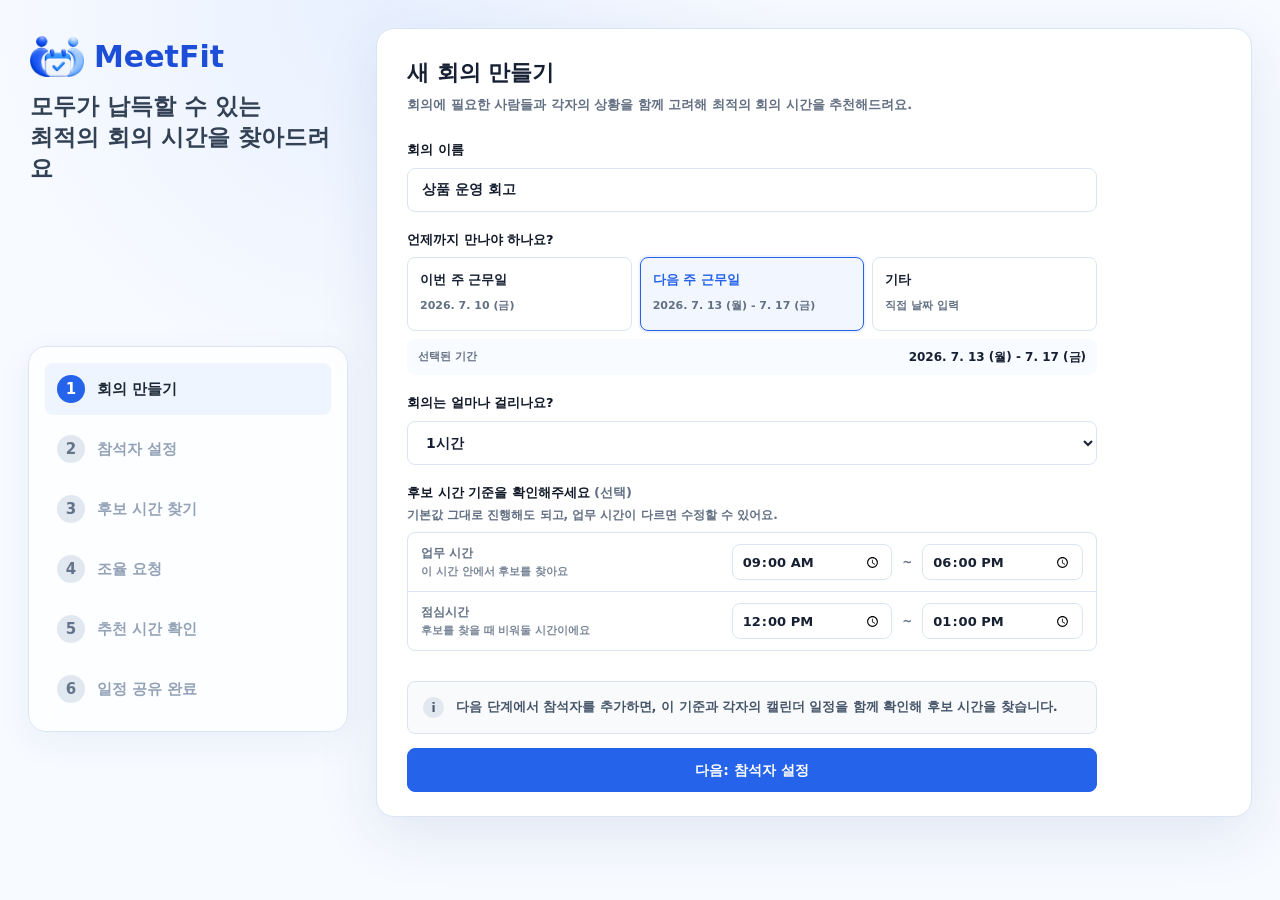
==== index.html @ b1abd4b8 "Build MeetFit scheduling prototype" ====
<!doctype html>
<html lang="ko">
  <head>
    <meta charset="UTF-8" />
    <meta name="viewport" content="width=device-width, initial-scale=1.0" />
    <title>MeetFit - 6명 회의 일정 조율</title>
    <link rel="stylesheet" href="./styles.css" />
  </head>
  <body>
    <main class="page-shell">
      <header class="hero">
        <div class="brand-block">
          <a class="brand" href="#" aria-label="MeetFit 홈">
            <span class="brand-icon" aria-hidden="true">
              <img src="./assets/meetfit_logo.png" alt="" />
            </span>
            <span>MeetFit</span>
          </a>
          <p>모두가 납득할 수 있는<br />최적의 회의 시간을 찾아드려요</p>
        </div>

        <nav class="stepper" aria-label="MeetFit 사용 흐름">
          <button class="step is-active" type="button" data-step="0">
            <span class="step-number">1</span>
            <span><strong>회의 만들기</strong><small>기본 정보 입력</small></span>
            <span class="step-check" aria-hidden="true">
              <svg viewBox="0 0 24 24"><path d="M20 6 9 17l-5-5"></path></svg>
            </span>
          </button>
          <button class="step" type="button" data-step="1">
            <span class="step-number">2</span>
            <span><strong>참석자 설정</strong><small>논의 필요도 구분</small></span>
            <span class="step-check" aria-hidden="true">
              <svg viewBox="0 0 24 24"><path d="M20 6 9 17l-5-5"></path></svg>
            </span>
          </button>
          <button class="step" type="button" data-step="2">
            <span class="step-number">3</span>
            <span><strong>후보 시간 찾기</strong><small>캘린더 기반 후보 생성</small></span>
            <span class="step-check" aria-hidden="true">
              <svg viewBox="0 0 24 24"><path d="M20 6 9 17l-5-5"></path></svg>
            </span>
          </button>
          <button class="step" type="button" data-step="3">
            <span class="step-number">4</span>
            <span><strong>조율 요청</strong><small>링크 전송 및 응답</small></span>
            <span class="step-check" aria-hidden="true">
              <svg viewBox="0 0 24 24"><path d="M20 6 9 17l-5-5"></path></svg>
            </span>
          </button>
          <button class="step" type="button" data-step="6">
            <span class="step-number">5</span>
            <span><strong>추천 시간 확인</strong><small>상황을 반영한 추천</small></span>
            <span class="step-check" aria-hidden="true">
              <svg viewBox="0 0 24 24"><path d="M20 6 9 17l-5-5"></path></svg>
            </span>
          </button>
          <button class="step" type="button" data-step="8">
            <span class="step-number">6</span>
            <span><strong>일정 공유 완료</strong><small>최종 일정 통보</small></span>
            <span class="step-check" aria-hidden="true">
              <svg viewBox="0 0 24 24"><path d="M20 6 9 17l-5-5"></path></svg>
            </span>
          </button>
        </nav>
      </header>

      <section class="demo-board" aria-live="polite">
        <div class="screen-title">
          <span id="screenNumber">1</span>
          <div>
            <h1 id="screenHeading">회의 만들기</h1>
            <p id="screenSubheading">구글 캘린더에서 100% 불가능한 시간을 제외하기 전, 회의 조건을 입력합니다.</p>
          </div>
        </div>

        <section class="app-card">
          <aside class="side-nav" aria-label="앱 메뉴">
            <a class="side-brand" href="#" aria-label="MeetFit">
              <span class="tiny-brand" aria-hidden="true">
                <img src="./assets/meetfit_logo.png" alt="" />
              </span>
              <span>MeetFit</span>
            </a>
            <button class="nav-item is-active" type="button" data-menu-step="0">
              <svg viewBox="0 0 24 24" aria-hidden="true"><path d="M7 3v3M17 3v3M4 9h16M6 5h12a2 2 0 0 1 2 2v11a2 2 0 0 1-2 2H6a2 2 0 0 1-2-2V7a2 2 0 0 1 2-2Z"></path></svg>
              회의 만들기
            </button>
            <button class="nav-item" type="button" data-menu-step="1">
              <svg viewBox="0 0 24 24" aria-hidden="true"><path d="M16 21v-2a4 4 0 0 0-8 0v2M12 11a4 4 0 1 0 0-8 4 4 0 0 0 0 8ZM22 21v-2a4 4 0 0 0-3-3.87M16 3.13a4 4 0 0 1 0 7.75"></path></svg>
              참석자 설정
            </button>
            <button class="nav-item" type="button" data-menu-step="7">
              <svg viewBox="0 0 24 24" aria-hidden="true"><path d="M9 11l3 3L22 4M21 12v7a2 2 0 0 1-2 2H5a2 2 0 0 1-2-2V5a2 2 0 0 1 2-2h11"></path></svg>
              예약 현황
            </button>
            <button class="nav-item" type="button">
              <svg viewBox="0 0 24 24" aria-hidden="true"><path d="M12 15a3 3 0 1 0 0-6 3 3 0 0 0 0 6Z"></path><path d="M19.4 15a1.7 1.7 0 0 0 .34 1.88l.06.06a2 2 0 1 1-2.83 2.83l-.06-.06A1.7 1.7 0 0 0 15 19.4a1.7 1.7 0 0 0-1 .6 1.7 1.7 0 0 0-.4 1.1V21a2 2 0 1 1-4 0v-.09A1.7 1.7 0 0 0 8.6 19.4a1.7 1.7 0 0 0-1.88.34l-.06.06a2 2 0 1 1-2.83-2.83l.06-.06A1.7 1.7 0 0 0 4.6 15a1.7 1.7 0 0 0-.6-1 1.7 1.7 0 0 0-1.1-.4H3a2 2 0 1 1 0-4h.09A1.7 1.7 0 0 0 4.6 8.6a1.7 1.7 0 0 0-.34-1.88l-.06-.06a2 2 0 1 1 2.83-2.83l.06.06A1.7 1.7 0 0 0 9 4.6a1.7 1.7 0 0 0 1-.6 1.7 1.7 0 0 0 .4-1.1V3a2 2 0 1 1 4 0v.09A1.7 1.7 0 0 0 15.4 4.6a1.7 1.7 0 0 0 1.88-.34l.06-.06a2 2 0 1 1 2.83 2.83l-.06.06A1.7 1.7 0 0 0 19.4 9c.2.4.5.75.9 1h.8a2 2 0 1 1 0 4h-.09a1.7 1.7 0 0 0-1.6 1Z"></path></svg>
              설정
            </button>
          </aside>

          <article class="screen-panel" id="screenPanel"></article>
        </section>
      </section>

    </main>

    <script src="./mock-data.js"></script>
    <script src="./script.js"></script>
  </body>
</html>
---- styles.css ----
:root {
  --bg: #f7faff;
  --panel: #ffffff;
  --panel-soft: #f8fbff;
  --line: #dbe4f2;
  --line-strong: #b8c8e6;
  --text: #172033;
  --muted: #637083;
  --muted-2: #8a98ad;
  --blue: #2563eb;
  --blue-2: #1d4ed8;
  --blue-soft: #eef5ff;
  --button: #2563eb;
  --button-hover: #1d4ed8;
  --button-pressed: #1e40af;
  --button-soft: #eef5ff;
  --button-ink: #ffffff;
  --green: #12a66a;
  --green-soft: #eaf9f1;
  --orange: #f59e0b;
  --orange-soft: #fff7e8;
  --red: #ef4444;
  --red-soft: #fff0f0;
  --purple: #7058e8;
  --shadow: 0 18px 60px rgba(28, 68, 138, 0.1);
  --radius: 8px;
}

* {
  box-sizing: border-box;
}

html {
  scroll-behavior: smooth;
}

body {
  margin: 0;
  min-width: 320px;
  background:
    radial-gradient(circle at 30% 0%, rgba(56, 128, 255, 0.08), transparent 32%),
    var(--bg);
  color: var(--text);
  font-family:
    Pretendard, -apple-system, BlinkMacSystemFont, system-ui, "Segoe UI", Roboto,
    "Helvetica Neue", Arial, sans-serif;
  line-height: 1.5;
}

button,
input,
select,
textarea {
  font: inherit;
}

button {
  cursor: pointer;
}

button:focus-visible,
a:focus-visible,
input:focus-visible,
select:focus-visible {
  outline: 3px solid rgba(37, 99, 235, 0.28);
  outline-offset: 2px;
}

svg {
  display: block;
  fill: none;
  stroke: currentColor;
  stroke-linecap: round;
  stroke-linejoin: round;
  stroke-width: 2;
}

.page-shell {
  display: grid;
  grid-template-columns: 320px minmax(0, 1fr);
  align-items: start;
  gap: 28px;
  width: min(1880px, 100%);
  margin: 0 auto;
  padding: 28px;
}

.hero {
  grid-column: 1;
  grid-row: 1 / span 2;
  position: sticky;
  top: 24px;
  display: grid;
  gap: 22px;
  align-items: start;
  align-self: start;
  min-height: calc(100vh - 56px);
}

.brand-block {
  min-height: auto;
  display: grid;
  align-content: start;
  gap: 12px;
  padding: 6px 2px 0;
}

.brand,
.side-brand {
  display: inline-flex;
  align-items: center;
  gap: 10px;
  color: var(--blue-2);
  font-size: 30px;
  font-weight: 760;
  letter-spacing: 0;
  text-decoration: none;
}

.brand-icon,
.tiny-brand {
  display: inline-grid;
  place-items: center;
  overflow: hidden;
  color: var(--blue);
}

.brand-icon {
  width: 54px;
  height: 42px;
  border-radius: 14px;
}

.brand-icon img {
  width: 100%;
  height: 100%;
  object-fit: contain;
  transform-origin: center;
}

.brand-block p {
  margin: 0;
  color: #334155;
  font-size: 23px;
  line-height: 1.35;
  font-weight: 760;
}

.stepper {
  display: grid;
  grid-template-columns: 1fr;
  gap: 8px;
  min-height: 0;
  padding: 16px;
  border: 1px solid var(--line);
  border-radius: 18px;
  background: rgba(255, 255, 255, 0.78);
  box-shadow: 0 10px 35px rgba(28, 68, 138, 0.06);
  backdrop-filter: blur(12px);
}

.step {
  position: relative;
  display: grid;
  grid-template-columns: 30px minmax(0, 1fr) 28px;
  gap: 10px;
  align-items: center;
  min-width: 0;
  min-height: 52px;
  padding: 10px 12px;
  border: 0;
  border-radius: var(--radius);
  background: transparent;
  color: var(--text);
  text-align: left;
  transition:
    background 160ms ease,
    color 160ms ease;
}

.step:not(:last-child)::after {
  content: none;
}

.step:hover,
.step.is-active {
  background: var(--blue-soft);
}

.step:disabled {
  cursor: not-allowed;
}

.step.is-locked {
  color: #94a3b8;
}

.step.is-locked:hover {
  background: transparent;
}

.step-number {
  display: grid;
  place-items: center;
  width: 28px;
  height: 28px;
  border-radius: 50%;
  background: var(--button);
  color: var(--button-ink);
  font-size: 15px;
  font-weight: 760;
}

.step strong,
.step small {
  display: block;
  white-space: normal;
}

.step strong {
  color: #1f2937;
  font-size: 15px;
  font-weight: 760;
}

.step small {
  display: none;
}

.step.is-locked strong {
  color: #94a3b8;
}

.step.is-locked .step-number {
  background: #e2e8f0;
  color: #64748b;
}

.step-check {
  display: grid;
  place-items: center;
  width: 26px;
  height: 26px;
  border: 1px solid #bee8d3;
  border-radius: 50%;
  background: var(--green-soft);
  color: #08794b;
  opacity: 0;
  transform: scale(0.9);
  transition:
    opacity 160ms ease,
    transform 160ms ease;
}

.step-check svg {
  width: 15px;
  height: 15px;
}

.step.is-complete .step-check {
  opacity: 1;
  transform: scale(1);
}

.demo-board {
  grid-column: 2;
  display: grid;
  gap: 10px;
}

.screen-title {
  display: none;
  align-items: center;
  gap: 10px;
  min-height: 36px;
}

.screen-title > span {
  display: grid;
  place-items: center;
  width: 28px;
  height: 28px;
  border-radius: 50%;
  background: var(--button);
  color: var(--button-ink);
  font-size: 14px;
  font-weight: 760;
}

.screen-title h1 {
  margin: 0;
  color: #0f172a;
  font-size: 21px;
  line-height: 1.2;
}

.screen-title p {
  margin: 2px 0 0;
  color: var(--blue);
  font-size: 13px;
  font-weight: 700;
}

.app-card {
  display: grid;
  grid-template-columns: minmax(0, 1fr);
  min-height: 610px;
  overflow: hidden;
  border: 1px solid var(--line);
  border-radius: 18px;
  background: var(--panel);
  box-shadow: var(--shadow);
}

.side-nav {
  display: none;
  padding: 24px 14px;
  border-right: 1px solid var(--line);
  background: #fbfdff;
}

.side-brand {
  margin: 0 0 24px 2px;
  font-size: 14px;
}

.tiny-brand {
  width: 30px;
  height: 22px;
  border-radius: 7px;
}

.tiny-brand img {
  width: 100%;
  height: 100%;
  object-fit: contain;
  transform-origin: center;
}

.nav-item {
  display: flex;
  align-items: center;
  gap: 8px;
  width: 100%;
  min-height: 38px;
  margin-bottom: 8px;
  padding: 9px 10px;
  border: 0;
  border-radius: var(--radius);
  background: transparent;
  color: #26364f;
  font-size: 12px;
  font-weight: 700;
  text-align: left;
}

.nav-item svg {
  width: 16px;
  height: 16px;
  color: #334e78;
}

.nav-item.is-active {
  background: #eef5ff;
  color: var(--blue);
}

.screen-panel {
  min-width: 0;
  padding: 30px 30px 24px;
}

.participant-shell {
  width: min(980px, 100%);
  margin: 0 auto;
  padding: 28px;
}

.participant-brandbar {
  display: flex;
  align-items: center;
  margin: 0 0 14px;
}

.participant-brand {
  font-size: 24px;
}

.participant-brand .brand-icon {
  width: 42px;
  height: 32px;
  border-radius: 10px;
}

.participant-card {
  overflow: hidden;
  border: 1px solid var(--line);
  border-radius: 18px;
  background: var(--panel);
  box-shadow: var(--shadow);
}

.participant-panel {
  padding: 34px;
}

.panel-width-sm {
  width: min(690px, 100%);
}

.panel-width-md {
  width: min(840px, 100%);
}

.panel-width-lg {
  width: min(970px, 100%);
}

.attendee-layout {
  display: grid;
  gap: 22px;
}

.compact-title {
  position: relative;
  margin-bottom: 12px;
  padding-right: 64px;
}

.search-title {
  margin-bottom: 14px;
}

.compact-title h2 {
  font-size: 21px;
}

.section-count {
  position: absolute;
  right: 0;
  bottom: 0;
  color: #334155;
  font-size: 16px;
  font-weight: 760;
}

.content-title {
  margin-bottom: 26px;
}

.content-title.with-action {
  display: flex;
  align-items: flex-start;
  justify-content: space-between;
  gap: 16px;
}

.content-title.with-action .tiny-btn {
  flex: 0 0 auto;
}

.content-title h2 {
  margin: 0 0 8px;
  font-size: 22px;
  line-height: 1.25;
}

.content-title p {
  margin: 0;
  color: var(--muted);
  font-size: 13px;
  font-weight: 650;
}

.field-stack {
  display: grid;
  gap: 18px;
}

.field-stack + .primary-btn,
.action-hint + .primary-btn,
.response-layout > .primary-btn {
  width: 100%;
  margin-top: 20px;
}

.field label,
.field-label {
  display: block;
  margin-bottom: 8px;
  color: #111827;
  font-size: 13px;
  font-weight: 760;
}

.optional-label {
  color: var(--muted);
  font-style: normal;
  font-weight: 700;
}

.field-help {
  margin: -3px 0 8px;
  color: var(--muted);
  font-size: 12px;
  font-weight: 650;
  line-height: 1.45;
}

.input,
.select {
  width: 100%;
  height: 44px;
  padding: 0 14px;
  border: 1px solid var(--line);
  border-radius: var(--radius);
  background: #fff;
  color: var(--text);
  font-size: 14px;
  font-weight: 650;
}

.search-box {
  display: grid;
  grid-template-columns: 20px 1fr;
  gap: 10px;
  align-items: center;
  min-height: 46px;
  margin-bottom: 12px;
  padding: 0 14px;
  border: 1px solid var(--line);
  border-radius: var(--radius);
  background: #fff;
  color: #64748b;
}

.search-box:focus-within {
  border-color: #9db8ea;
  box-shadow: 0 0 0 3px rgba(37, 99, 235, 0.1);
}

.search-box svg {
  width: 18px;
  height: 18px;
}

.search-box input {
  width: 100%;
  min-width: 0;
  border: 0;
  outline: 0;
  color: var(--text);
  font-size: 14px;
  font-weight: 700;
}

.search-box input::placeholder {
  color: #94a3b8;
}

.date-row,
.time-row {
  display: grid;
  grid-template-columns: 1fr 28px 1fr;
  gap: 8px;
  align-items: center;
}

.date-row span,
.time-row span {
  color: var(--muted);
  text-align: center;
  font-weight: 760;
}

.range-preset-group {
  display: grid;
  grid-template-columns: repeat(3, minmax(0, 1fr));
  gap: 8px;
}

.range-preset {
  display: grid;
  gap: 5px;
  min-height: 74px;
  padding: 12px;
  border: 1px solid var(--line);
  border-radius: var(--radius);
  background: #fff;
  color: var(--text);
  text-align: left;
  transition:
    background 160ms ease,
    border-color 160ms ease,
    box-shadow 160ms ease;
}

.range-preset strong {
  color: #172033;
  font-size: 13px;
  font-weight: 800;
}

.range-preset span {
  color: var(--muted);
  font-size: 11px;
  font-weight: 720;
  line-height: 1.35;
}

.range-preset.is-selected {
  border-color: var(--blue);
  background: #f2f7ff;
  box-shadow: 0 0 0 2px rgba(37, 99, 235, 0.08);
}

.range-preset.is-selected strong {
  color: var(--blue);
}

.selected-range-note {
  display: flex;
  align-items: center;
  justify-content: space-between;
  gap: 10px;
  margin-top: 8px;
  padding: 9px 11px;
  border-radius: var(--radius);
  background: #f8fbff;
}

.selected-range-note span {
  color: var(--muted);
  font-size: 11px;
  font-weight: 760;
}

.selected-range-note strong {
  color: #172033;
  font-size: 12px;
  font-weight: 800;
  text-align: right;
}

.time-criteria-card {
  display: grid;
  gap: 0;
  overflow: hidden;
  border: 1px solid var(--line);
  border-radius: var(--radius);
  background: #fff;
}

.time-criteria-row {
  display: grid;
  grid-template-columns: minmax(118px, 0.85fr) minmax(180px, 1fr);
  gap: 12px;
  align-items: center;
  min-height: 58px;
  padding: 11px 13px;
  border-bottom: 1px solid var(--line);
}

.time-criteria-row:last-child {
  border-bottom: 0;
}

.time-criteria-label {
  display: grid;
  gap: 3px;
  min-width: 0;
}

.time-criteria-label span {
  color: var(--muted);
  font-size: 12px;
  font-weight: 760;
}

.time-criteria-label small {
  color: #7a8798;
  font-size: 11px;
  font-weight: 650;
  line-height: 1.35;
}

.time-input-pair {
  display: grid;
  grid-template-columns: minmax(0, 1fr) 16px minmax(0, 1fr);
  gap: 7px;
  align-items: center;
}

.time-input-pair span {
  color: var(--muted);
  font-size: 12px;
  font-weight: 800;
  text-align: center;
}

.time-input {
  width: 100%;
  min-width: 0;
  height: 36px;
  padding: 0 9px;
  border: 1px solid var(--line);
  border-radius: var(--radius);
  background: #fff;
  color: #172033;
  font-size: 13px;
  font-weight: 780;
}

.primary-btn,
.secondary-btn,
.ghost-btn {
  display: inline-flex;
  align-items: center;
  justify-content: center;
  gap: 8px;
  min-height: 44px;
  padding: 0 18px;
  border-radius: var(--radius);
  font-size: 14px;
  font-weight: 700;
  text-decoration: none;
  transition:
    background 160ms ease,
    border-color 160ms ease,
    color 160ms ease;
}

.tiny-btn {
  min-height: 32px;
  padding: 0 10px;
  font-size: 12px;
}

.primary-btn {
  border: 1px solid var(--button);
  background: var(--button);
  color: var(--button-ink);
}

.primary-btn:hover {
  border-color: var(--button-hover);
  background: var(--button-hover);
}

.primary-btn:disabled {
  border-color: #b9c7df;
  background: #b9c7df;
  color: #fff;
  cursor: not-allowed;
}

.secondary-btn,
.ghost-btn {
  border: 1px solid var(--line);
  background: #fff;
  color: #1e3a8a;
}

.secondary-btn:hover,
.ghost-btn:hover {
  border-color: #b7c8e8;
  background: #f7fbff;
}

.button-row {
  display: flex;
  flex-wrap: wrap;
  gap: 14px;
  align-items: center;
  justify-content: space-between;
  margin-top: 28px;
}

.wait-action-row .primary-btn {
  width: 100%;
}

.final-invite-action .primary-btn {
  width: 100%;
}

.hint-box {
  display: flex;
  gap: 12px;
  margin-top: 18px;
  padding: 15px;
  border: 1px solid #f4dfbc;
  border-radius: var(--radius);
  background: var(--orange-soft);
  color: #74511e;
  font-size: 13px;
  font-weight: 650;
}

.info-icon,
.status-icon,
.success-icon {
  display: inline-grid;
  place-items: center;
  flex: 0 0 auto;
  width: 21px;
  height: 21px;
  border-radius: 50%;
  font-size: 12px;
  font-weight: 760;
}

.info-icon {
  background: var(--button);
  color: var(--button-ink);
}

.hint-box .info-icon {
  background: #f59e0b;
  color: #fff;
}

.action-hint {
  margin-top: 30px;
  border-color: #dbe3ef;
  background: #f8fafc;
  color: #475569;
}

.action-hint + .primary-btn {
  margin-top: 14px;
}

.action-hint + .button-row {
  margin-top: 14px;
}

.action-hint .info-icon {
  background: #e2e8f0;
  color: #475569;
}

.participant-final-note {
  display: inline-flex;
  width: auto;
  max-width: 100%;
  margin: 30px auto 0;
  align-items: center;
}

.participant-next-mail {
  min-height: 38px;
  padding: 0 14px;
  font-size: 13px;
}

.participant-next-action {
  display: flex;
  justify-content: flex-end;
  width: min(520px, 100%);
  margin: 18px auto 0;
}

.participant-calendar-link {
  min-width: min(280px, 100%);
  margin-top: 18px;
}

.candidate-list,
.people-list,
.answer-table,
.recommend-list,
.share-list,
.attendee-list,
.directory-list {
  display: grid;
  gap: 0;
  overflow: hidden;
  border: 1px solid var(--line);
  border-radius: var(--radius);
  background: #fff;
}

.calendar-sync {
  position: relative;
  display: grid;
  gap: 14px;
  margin-bottom: 22px;
  padding: 18px;
  overflow: hidden;
  border: 1px solid #cfe0ff;
  border-radius: var(--radius);
  background: linear-gradient(180deg, #fbfdff, #f3f8ff);
}

.calendar-sync::before {
  content: "";
  position: absolute;
  inset: 0;
  width: 42%;
  background: linear-gradient(90deg, transparent, rgba(37, 99, 235, 0.1), transparent);
  animation: calendar-scan 2.8s ease-in-out infinite;
}

.calendar-sync.is-complete::before {
  animation: none;
  opacity: 0;
}

.sync-head,
.sync-steps {
  position: relative;
  z-index: 1;
}

.sync-head {
  display: flex;
  align-items: center;
  justify-content: space-between;
  gap: 14px;
}

.sync-title {
  display: flex;
  align-items: center;
  gap: 10px;
  color: #1e3a8a;
  font-size: 14px;
  font-weight: 760;
}

.sync-title svg {
  width: 20px;
  height: 20px;
}

.sync-status {
  color: var(--muted);
  font-size: 12px;
  font-weight: 700;
}

.sync-steps {
  display: grid;
  grid-template-columns: repeat(3, 1fr);
  gap: 10px;
}

.sync-step {
  position: relative;
  min-height: 70px;
  padding: 12px 38px 12px 12px;
  border: 1px solid rgba(184, 200, 230, 0.8);
  border-radius: var(--radius);
  background: rgba(255, 255, 255, 0.78);
  transition:
    background 180ms ease,
    border-color 180ms ease,
    box-shadow 180ms ease;
}

.sync-step strong,
.sync-step span {
  display: block;
}

.sync-step strong {
  margin-bottom: 6px;
  color: #172033;
  font-size: 13px;
}

.sync-step span {
  color: var(--muted);
  font-size: 12px;
  font-weight: 700;
}

.sync-step.is-active {
  border-color: #9db8ea;
  box-shadow: 0 0 0 3px rgba(37, 99, 235, 0.08);
}

.sync-step.is-complete {
  border-color: #bee8d3;
  background: var(--green-soft);
}

.sync-step.is-complete::after {
  content: "✓";
  position: absolute;
  top: 12px;
  right: 12px;
  display: grid;
  place-items: center;
  width: 20px;
  height: 20px;
  border: 1px solid #bee8d3;
  border-radius: 50%;
  background: #fff;
  color: #08794b;
  font-size: 12px;
  font-weight: 760;
}

.candidate-loading {
  display: flex;
  align-items: center;
  gap: 14px;
  min-height: 94px;
  padding: 18px;
  border: 1px dashed #b8c8e6;
  border-radius: var(--radius);
  background: #fbfdff;
  color: var(--muted);
}

.candidate-loading strong,
.candidate-loading span {
  display: block;
}

.candidate-loading strong {
  color: #172033;
  font-size: 14px;
}

.candidate-loading span {
  margin-top: 3px;
  font-size: 12px;
  font-weight: 650;
}

.loading-spinner {
  flex: 0 0 auto;
  width: 26px;
  height: 26px;
  border: 3px solid #dbe7ff;
  border-top-color: var(--button);
  border-radius: 50%;
  animation: spin 900ms linear infinite;
}

.weekly-candidate-view {
  display: grid;
  gap: 18px;
}

.weekly-summary-section,
.request-candidate-section {
  display: grid;
  gap: 12px;
}

.weekly-summary-head,
.request-candidate-head {
  display: flex;
  align-items: flex-end;
  justify-content: space-between;
  gap: 14px;
}

.weekly-summary-head h3,
.request-candidate-head h3 {
  margin: 0;
  color: #172033;
  font-size: 18px;
  font-weight: 800;
}

.weekly-summary-head p,
.request-candidate-head p {
  margin: 5px 0 0;
  color: var(--muted);
  font-size: 13px;
  font-weight: 680;
  line-height: 1.5;
}

.weekly-summary-head > span,
.request-candidate-head > span {
  color: var(--muted);
  font-size: 13px;
  font-weight: 800;
  white-space: nowrap;
}

.weekly-summary-grid {
  overflow: hidden;
  border: 1px solid var(--line);
  border-radius: var(--radius);
  background: #fff;
}

.weekly-summary-grid-head,
.weekly-summary-grid-row {
  display: grid;
  grid-template-columns: 72px repeat(var(--weekly-day-count, 5), minmax(0, 1fr));
}

.weekly-summary-grid-head {
  border-bottom: 1px solid var(--line);
  background: #f8fbff;
}

.weekly-summary-grid-head > span,
.weekly-summary-grid-row > * {
  border-right: 1px solid var(--line);
}

.weekly-summary-grid-head > span:last-child,
.weekly-summary-grid-row > :last-child {
  border-right: 0;
}

.weekly-summary-grid-row:not(:last-child) {
  border-bottom: 1px solid var(--line);
}

.weekly-summary-grid-head > span {
  min-height: 50px;
  padding: 10px;
}

.weekly-summary-grid-head strong,
.weekly-summary-grid-head small {
  display: block;
}

.weekly-summary-grid-head strong {
  color: #172033;
  font-size: 12px;
  font-weight: 800;
}

.weekly-summary-grid-head small {
  margin-top: 2px;
  color: var(--muted);
  font-size: 11px;
  font-weight: 720;
}

.weekly-summary-empty {
  display: grid;
  min-height: 70px;
  place-items: center;
  background: #fff;
  color: #b3bfd0;
  font-size: 12px;
  font-weight: 720;
}

.weekly-summary-block {
  display: grid;
  align-content: center;
  gap: 5px;
  min-height: 70px;
  margin: 8px;
  padding: 10px;
  border: 1px solid #bfd5ff;
  border-radius: var(--radius);
  background: #edf5ff;
  color: #172033;
  text-align: left;
}

.weekly-summary-block.is-review {
  border-color: #e3d5b9;
  background: #fff9ed;
}

.weekly-summary-block strong {
  font-size: 12px;
  font-weight: 800;
}

.weekly-summary-block span {
  color: var(--muted);
  font-size: 11px;
  font-weight: 760;
}

.weekly-summary-mobile {
  display: none;
}

.weekly-summary-day {
  overflow: hidden;
  border: 1px solid var(--line);
  border-radius: var(--radius);
  background: #fff;
}

.weekly-summary-day .weekly-summary-block {
  margin: 10px;
}

.request-candidate-list {
  display: grid;
  gap: 10px;
}

.request-candidate-card {
  display: grid;
  grid-template-columns: 1fr;
  gap: 0;
  padding: 16px;
  border: 1px solid var(--line);
  border-radius: var(--radius);
  background: #fff;
  transition:
    border-color 160ms ease,
    background 160ms ease,
    opacity 160ms ease;
}

.request-candidate-card.is-selected {
  border-color: #cbd9ee;
  background: #f8fbff;
}

.request-candidate-main {
  display: grid;
  gap: 8px;
  min-width: 0;
}

.request-candidate-top {
  display: flex;
  align-items: center;
  justify-content: space-between;
  gap: 10px;
}

.rank-label {
  color: var(--muted);
  font-size: 12px;
  font-weight: 800;
}

.request-candidate-main > strong {
  color: #172033;
  font-size: 17px;
  font-weight: 820;
}

.score-chip {
  display: inline-flex;
  align-items: center;
  min-height: 24px;
  padding: 4px 9px;
  border-radius: 999px;
  font-size: 12px;
  font-weight: 800;
  line-height: 1;
  white-space: nowrap;
}

.score-chip.high {
  background: #e7f9f0;
  color: #08794b;
}

.score-chip.mid {
  background: #eaf2ff;
  color: #1d4ed8;
}

.score-chip.low {
  background: var(--orange-soft);
  color: #9a5a00;
}

.candidate-card-note {
  color: var(--muted);
  font-size: 12px;
  font-weight: 680;
}

.request-issues {
  gap: 5px;
}

.candidate-priority-section {
  display: grid;
  gap: 10px;
}

.candidate-priority-head {
  display: flex;
  align-items: flex-end;
  justify-content: space-between;
  gap: 12px;
}

.candidate-priority-head h3 {
  margin: 0;
  color: #172033;
  font-size: 15px;
}

.candidate-priority-head p {
  margin: 4px 0 0;
  color: var(--muted);
  font-size: 12px;
  font-weight: 650;
  line-height: 1.45;
}

.candidate-priority-head > span {
  color: var(--muted);
  font-size: 12px;
  font-weight: 760;
  white-space: nowrap;
}

.weekly-grid {
  overflow: hidden;
  border: 1px solid var(--line);
  border-radius: var(--radius);
  background: #fff;
}

.weekly-grid-head,
.weekly-grid-row {
  display: grid;
  grid-template-columns: 72px repeat(var(--weekly-day-count, 5), minmax(0, 1fr));
}

.weekly-grid-head {
  border-bottom: 1px solid var(--line);
  background: #f8fbff;
}

.weekly-grid-row:not(:last-child) {
  border-bottom: 1px solid var(--line);
}

.weekly-grid-head > span,
.weekly-time,
.weekly-empty {
  border-right: 1px solid var(--line);
}

.weekly-grid-head > span:last-child,
.weekly-grid-row > :last-child {
  border-right: 0;
}

.weekly-grid-head > span {
  min-height: 54px;
  padding: 10px;
}

.weekly-grid-head strong,
.weekly-grid-head small {
  display: block;
}

.weekly-grid-head strong {
  color: #172033;
  font-size: 12px;
  font-weight: 760;
}

.weekly-grid-head small {
  margin-top: 2px;
  color: var(--muted);
  font-size: 11px;
  font-weight: 700;
}

.weekly-time-head,
.weekly-time {
  color: var(--muted);
  font-size: 11px;
  font-weight: 760;
}

.weekly-time {
  padding: 12px 10px;
  background: #fbfdff;
}

.weekly-empty {
  display: grid;
  min-height: 102px;
  place-items: center;
  background: #fff;
  color: #b3bfd0;
  font-size: 12px;
  font-weight: 700;
}

.weekly-candidate {
  display: grid;
  align-content: start;
  gap: 7px;
  min-height: 132px;
  padding: 10px;
  border: 1px solid #cfe0ff;
  border-radius: var(--radius);
  background: #f2f7ff;
  color: #1e3a8a;
}

.weekly-candidate.is-review {
  border-color: #d8e5f7;
  background: #fbfdff;
}

.weekly-grid .weekly-candidate {
  margin: 8px;
}

.weekly-candidate strong {
  color: #172033;
  font-size: 13px;
  font-weight: 760;
}

.candidate-availability {
  display: flex;
  flex-wrap: wrap;
  gap: 5px;
}

.availability-chip {
  display: inline-flex;
  align-items: center;
  min-height: 20px;
  padding: 3px 7px;
  border-radius: 999px;
  font-size: 10px;
  font-weight: 760;
  line-height: 1;
  white-space: nowrap;
}

.availability-chip.required {
  background: #e8f1ff;
  color: #1d4ed8;
}

.availability-chip.optional {
  background: #f1f5f9;
  color: #475569;
}

.availability-chip.optional.has-issue {
  background: var(--orange-soft);
  color: #9a5a00;
}

.candidate-summary-chip {
  display: inline-flex;
  align-items: center;
  width: fit-content;
  max-width: 100%;
  min-height: 20px;
  padding: 3px 7px;
  border-radius: 999px;
  background: #eef2f7;
  color: #334155;
  font-size: 10px;
  font-weight: 760;
  line-height: 1.25;
}

.candidate-status {
  display: inline-flex;
  align-items: center;
  min-height: 20px;
  padding: 3px 7px;
  border-radius: 999px;
  background: #f3f6fb;
  color: #526174;
  font-size: 10px;
  font-weight: 760;
  line-height: 1;
  white-space: nowrap;
}

.candidate-status.recommended {
  background: #f4f7fb;
  color: #405067;
}

.candidate-status.review {
  background: #f8f4ec;
  color: #755018;
}

.candidate-buffer {
  display: block;
  color: #405067;
  font-size: 11px;
  font-weight: 700;
  line-height: 1.4;
}

.candidate-issues {
  display: grid;
  gap: 4px;
  padding: 0;
  margin: 0;
  list-style: none;
}

.candidate-issue {
  display: flex;
  flex-wrap: wrap;
  gap: 5px;
  align-items: flex-start;
  color: #64748b;
  font-size: 10px;
  font-weight: 650;
  line-height: 1.4;
}

.candidate-issue span {
  display: inline-flex;
  align-items: center;
  gap: 3px;
  min-height: 18px;
  padding: 2px 5px;
  border-radius: 999px;
  background: #fff4dc;
  color: #875000;
  font-size: 9px;
  font-weight: 760;
  line-height: 1;
}

.candidate-issue span::before {
  content: "!";
  display: inline-grid;
  width: 11px;
  height: 11px;
  place-items: center;
  border-radius: 999px;
  background: #f59e0b;
  color: #fff;
  font-size: 8px;
  font-weight: 850;
  line-height: 1;
}

.candidate-issue strong {
  color: #334155;
  font-size: 10px;
  font-weight: 760;
}

.candidate-issue em {
  min-width: 0;
  color: #64748b;
  font-style: normal;
  line-height: 1.45;
}

.weekly-mobile-list {
  display: none;
}

.weekly-day-card {
  overflow: hidden;
  border: 1px solid var(--line);
  border-radius: var(--radius);
  background: #fff;
}

.weekly-day-head {
  display: flex;
  align-items: center;
  justify-content: space-between;
  gap: 10px;
  padding: 12px;
  border-bottom: 1px solid var(--line);
  background: #f8fbff;
}

.weekly-day-head strong {
  color: #172033;
  font-size: 14px;
}

.weekly-day-head span {
  color: var(--muted);
  font-size: 12px;
  font-weight: 700;
  white-space: nowrap;
}

@keyframes calendar-scan {
  0% {
    transform: translateX(-120%);
  }
  55%,
  100% {
    transform: translateX(260%);
  }
}

@keyframes spin {
  to {
    transform: rotate(360deg);
  }
}

.candidate-row,
.person-row,
.answer-row,
.share-row,
.attendee-row,
.directory-row {
  display: grid;
  align-items: center;
  gap: 12px;
  min-height: 52px;
  padding: 12px 16px;
  border-bottom: 1px solid var(--line);
}

.candidate-row:last-child,
.person-row:last-child,
.answer-row:last-child,
.share-row:last-child,
.attendee-row:last-child,
.directory-row:last-child {
  border-bottom: 0;
}

.candidate-row {
  grid-template-columns: 115px 1fr;
  font-size: 14px;
  font-weight: 750;
}

.calendar-note {
  display: flex;
  gap: 12px;
  margin-top: 18px;
  padding: 16px;
  border: 1px solid #cfe0ff;
  border-radius: var(--radius);
  background: #f2f7ff;
  color: #4b5d79;
  font-size: 13px;
  font-weight: 650;
}

.calendar-note.is-success {
  border-color: #bfe7d1;
  background: #f2fbf6;
  color: #26724f;
}

.calendar-note.is-success .success-icon {
  background: var(--green);
  color: #fff;
}

.person-row {
  grid-template-columns: 32px 1fr auto;
}

.email-recipient-row {
  display: grid;
  grid-template-columns: 32px minmax(0, 1fr) auto auto;
  align-items: center;
  gap: 12px;
  min-height: 62px;
  padding: 11px 16px;
  border-bottom: 1px solid var(--line);
}

.email-recipient-row:last-child {
  border-bottom: 0;
}

.email-recipient-row.is-sent {
  background: #fbfefd;
}

.email-recipient-row .person-main span {
  overflow-wrap: anywhere;
}

.email-confirm-section {
  margin-top: 18px;
}

.email-confirm-section:first-of-type {
  margin-top: 0;
}

.email-candidate-list {
  display: grid;
  gap: 0;
  overflow: hidden;
  border: 1px solid var(--line);
  border-radius: var(--radius);
  background: #fff;
}

.email-candidate-row {
  min-height: 58px;
  padding: 12px 16px;
  border-bottom: 1px solid var(--line);
}

.email-candidate-row:last-child {
  border-bottom: 0;
}

.email-candidate-main {
  display: grid;
  gap: 7px;
  min-width: 0;
}

.email-candidate-headline {
  display: flex;
  align-items: center;
  justify-content: space-between;
  gap: 10px;
  min-width: 0;
}

.email-candidate-row strong {
  color: #172033;
  font-size: 14px;
  font-weight: 780;
}

.email-candidate-row span:not(.pill) {
  color: var(--muted);
  font-size: 12px;
  font-weight: 680;
}

.email-candidate-headline .score-chip {
  flex: 0 0 auto;
  min-height: 22px;
  font-size: 11px;
}

.deadline-card {
  display: grid;
  gap: 7px;
  padding: 15px 16px;
  border: 1px solid #f3dfbd;
  border-radius: var(--radius);
  background: var(--orange-soft);
}

.deadline-card strong {
  color: #6b4712;
  font-size: 15px;
  font-weight: 780;
}

.deadline-card span {
  color: #7a5a2b;
  font-size: 12px;
  font-weight: 680;
  line-height: 1.55;
}

.wait-status-grid {
  display: grid;
  grid-template-columns: repeat(3, minmax(0, 1fr));
  gap: 10px;
  margin-bottom: 16px;
}

.wait-status-card {
  display: grid;
  gap: 6px;
  min-height: 92px;
  padding: 14px;
  border: 1px solid var(--line);
  border-radius: var(--radius);
  background: #fff;
}

.wait-status-card.is-done {
  border-color: #c9e8d8;
  background: #f4fbf7;
}

.wait-status-card strong {
  color: #172033;
  font-size: 15px;
  font-weight: 780;
}

.wait-status-card span {
  color: var(--muted);
  font-size: 12px;
  font-weight: 680;
  line-height: 1.45;
}

.response-status-head {
  display: flex;
  align-items: flex-start;
  justify-content: space-between;
  gap: 16px;
  margin-bottom: 12px;
}

.response-status-head .field-label {
  margin-bottom: 4px;
}

.response-status-head strong {
  display: block;
  color: #172033;
  font-size: 24px;
  font-weight: 820;
  letter-spacing: -0.01em;
}

.response-status-meta {
  display: flex;
  flex-wrap: wrap;
  justify-content: flex-end;
  gap: 8px;
}

.response-status-meta span {
  display: inline-flex;
  align-items: center;
  min-height: 30px;
  padding: 6px 10px;
  border-radius: 999px;
  background: #f1f5fb;
  color: #536174;
  font-size: 12px;
  font-weight: 760;
}

.response-progress {
  height: 8px;
  overflow: hidden;
  border-radius: 999px;
  background: #edf3fb;
}

.response-progress span {
  display: block;
  height: 100%;
  border-radius: inherit;
  background: var(--button);
  transition: width 180ms ease;
}

.response-status-copy {
  margin: 10px 0 18px;
  color: var(--muted);
  font-size: 13px;
  font-weight: 680;
  line-height: 1.55;
}

.response-detail-toggle {
  margin-top: 14px;
  border: 1px solid var(--line);
  border-radius: var(--radius);
  background: #fff;
  overflow: hidden;
}

.response-detail-toggle summary {
  cursor: pointer;
  padding: 14px 16px;
  color: #172033;
  font-size: 13px;
  font-weight: 780;
}

.response-detail-toggle summary::marker {
  color: #64748b;
  font-size: 12px;
}

.response-detail-toggle summary span {
  margin-left: 6px;
}

.response-detail-toggle summary em {
  display: inline-block;
  margin-left: 10px;
  color: var(--muted);
  font-size: 12px;
  font-style: normal;
  font-weight: 720;
}

.response-detail-body {
  display: grid;
  gap: 14px;
  padding: 0 16px 16px;
}

.response-detail-body .wait-status-grid {
  margin-bottom: 0;
}

.response-detail-title {
  margin-top: 0;
}

.response-detail-list {
  overflow: hidden;
}

.response-detail-recipient .person-main {
  gap: 3px;
}

.response-detail-recipient .person-main em {
  color: #526174;
  font-size: 12px;
  font-style: normal;
  font-weight: 700;
}

.attendee-row {
  grid-template-columns: 32px minmax(180px, 1fr) 112px 32px;
  min-height: 62px;
  padding: 10px 14px;
}

.attendee-row.is-host {
  background: #f8fbff;
}

.directory-row {
  grid-template-columns: 32px minmax(180px, 1fr) 112px 32px;
  min-height: 62px;
  padding: 10px 14px;
}

.directory-row.is-added {
  background: #f8fbff;
}

.directory-actions {
  display: flex;
  gap: 8px;
  justify-content: flex-end;
  justify-self: end;
}

.directory-row .role-control {
  justify-self: end;
}

.directory-row .role-control button:disabled {
  cursor: default;
}

.search-toggle-button {
  display: grid;
  place-items: center;
  width: 34px;
  height: 34px;
  border: 0;
  border-radius: 50%;
  background: var(--button);
  color: var(--button-ink);
  transition:
    background 160ms ease,
    border-color 160ms ease,
    color 160ms ease;
}

.search-toggle-button:hover {
  background: var(--button-hover);
  color: var(--button-ink);
}

.search-toggle-button.is-added {
  border: 1px solid #c9e8d8;
  border-color: #c9e8d8;
  background: var(--green-soft);
  color: #08794b;
}

.search-toggle-button.is-added:hover {
  border-color: #efc0c0;
  background: var(--red-soft);
  color: var(--red);
}

.search-toggle-button:disabled,
.search-toggle-button:disabled:hover {
  cursor: default;
  border-color: #c9e8d8;
  background: var(--green-soft);
  color: #08794b;
}

.search-toggle-button svg {
  width: 17px;
  height: 17px;
}

.role-control {
  display: inline-flex;
  width: 98px;
  padding: 3px;
  border: 1px solid var(--line);
  border-radius: 999px;
  background: #f5f8fe;
}

.role-control button {
  flex: 1;
  min-height: 24px;
  padding: 0 8px;
  border: 0;
  border-radius: 999px;
  background: transparent;
  color: #64748b;
  font-size: 12px;
  font-weight: 700;
  white-space: nowrap;
  transition:
    background 160ms ease,
    color 160ms ease;
}

.role-control button.is-selected {
  background: #fff;
  color: var(--blue);
  box-shadow: 0 1px 6px rgba(37, 99, 235, 0.12);
}

.icon-button {
  display: grid;
  place-items: center;
  width: 32px;
  height: 32px;
  border: 0;
  border-radius: 50%;
  background: transparent;
  color: #64748b;
  justify-self: end;
}

.icon-button:hover {
  background: #f1f5f9;
  color: #1f2937;
}

.icon-button svg {
  width: 18px;
  height: 18px;
}

.empty-row {
  padding: 18px;
  color: var(--muted);
  font-size: 13px;
  font-weight: 700;
  text-align: center;
}

.host-badge {
  display: inline-flex;
  align-items: center;
  justify-content: center;
  flex: 0 0 auto;
  min-height: 20px;
  margin-left: 0;
  padding: 0 7px;
  border-radius: 999px;
  background: #eef5ff;
  color: var(--blue);
  font-size: 11px;
  line-height: 1;
  font-weight: 760;
  white-space: nowrap;
}

.row-spacer {
  width: 32px;
}

.avatar {
  display: grid;
  place-items: center;
  width: 30px;
  height: 30px;
  overflow: hidden;
  border-radius: 50%;
  background: #eef5ff;
  color: #1e3a8a;
  font-size: 12px;
  font-weight: 760;
}

.person-main strong {
  display: flex;
  align-items: center;
  gap: 6px;
  min-width: 0;
  color: #1f2937;
  font-size: 14px;
}

.person-main span {
  display: block;
  color: var(--muted);
  font-size: 12px;
  font-weight: 650;
}

.pill {
  display: inline-flex;
  align-items: center;
  gap: 5px;
  min-height: 26px;
  padding: 4px 10px;
  border-radius: 999px;
  font-size: 12px;
  font-weight: 700;
  white-space: nowrap;
}

.pill.blue {
  background: var(--blue-soft);
  color: var(--blue);
}

.pill.green {
  background: var(--green-soft);
  color: #08794b;
}

.pill.orange {
  background: var(--orange-soft);
  color: #b86b00;
}

.pill.red {
  background: var(--red-soft);
  color: #d92828;
}

.role-pill {
  display: inline-flex;
  align-items: center;
  justify-content: center;
  min-height: 28px;
  padding: 5px 10px;
  border-radius: 999px;
  font-size: 12px;
  font-weight: 760;
  line-height: 1;
  white-space: nowrap;
}

.role-pill.required {
  background: #e8f1ff;
  color: #1d4ed8;
}

.role-pill.optional {
  background: #f1f5f9;
  color: #475569;
}

.share-link {
  display: grid;
  grid-template-columns: 1fr auto;
  gap: 12px;
  align-items: center;
  margin-top: 20px;
}

.attendee-actions {
  margin-top: 22px;
}

.panel-title-line {
  display: flex;
  align-items: center;
  justify-content: space-between;
  gap: 14px;
  margin-bottom: 8px;
}

.panel-title-line .field-label {
  margin-bottom: 0;
}

.link-box {
  display: flex;
  align-items: center;
  min-height: 44px;
  padding: 0 14px;
  border: 1px solid var(--line);
  border-radius: var(--radius);
  background: #fff;
  color: var(--blue);
  font-size: 13px;
  font-weight: 700;
}

.send-status {
  display: inline-flex;
  align-items: center;
  justify-content: center;
  min-height: 26px;
  padding: 4px 10px;
  border-radius: 999px;
  background: #f5f7fb;
  color: #65758c;
  font-size: 12px;
  font-weight: 740;
  white-space: nowrap;
}

.send-status.is-sent {
  background: var(--green-soft);
  color: #08794b;
}

.response-layout {
  width: min(820px, 100%);
  margin: 0 auto;
}

.response-title {
  text-align: center;
  margin-bottom: 26px;
}

.response-title h2 {
  margin: 0 0 10px;
  font-size: 21px;
}

.response-title p {
  margin: 0;
  color: var(--muted);
  font-size: 13px;
  font-weight: 650;
}

.response-brief,
.response-candidate-card {
  border: 1px solid var(--line);
  border-radius: var(--radius);
  background: #fff;
}

.response-brief {
  display: flex;
  align-items: center;
  justify-content: space-between;
  gap: 18px;
  padding: 14px 16px;
  margin-bottom: 0;
  background: #f8fbff;
}

.response-deadline-card {
  display: flex;
  align-items: flex-start;
  gap: 10px;
  margin-top: 10px;
  padding: 12px 14px;
  border: 1px solid #f4dfbc;
  border-radius: var(--radius);
  background: var(--orange-soft);
  color: #74511e;
}

.response-deadline-card > div {
  display: grid;
  gap: 3px;
}

.response-deadline-card strong {
  color: #6f4a12;
  font-size: 13px;
  font-weight: 800;
}

.response-deadline-card span:not(.warning-dot) {
  color: #7c5a24;
  font-size: 12px;
  font-weight: 700;
  line-height: 1.45;
}

.warning-dot {
  display: inline-grid;
  place-items: center;
  flex: 0 0 auto;
  width: 21px;
  height: 21px;
  border-radius: 50%;
  background: var(--orange);
  color: #fff;
  font-size: 12px;
  font-weight: 840;
}

.response-brief > div {
  display: grid;
  gap: 4px;
  min-width: 0;
}

.response-brief dl {
  display: flex;
  align-items: center;
  gap: 10px;
  margin: 0;
}

.response-brief dl div {
  display: inline-flex;
  align-items: center;
  gap: 6px;
  min-height: 32px;
  padding: 5px 10px;
  border-radius: 999px;
  background: #fff;
}

.response-brief dt,
.response-brief dd {
  margin: 0;
}

.response-brief span,
.response-brief dt,
.response-candidate-head span,
.response-calendar-context span {
  color: var(--muted);
  font-size: 12px;
  font-weight: 760;
}

.response-brief strong {
  overflow: hidden;
  color: #172033;
  font-size: 15px;
  font-weight: 780;
  text-overflow: ellipsis;
  white-space: nowrap;
}

.response-brief dd {
  color: #172033;
  font-size: 14px;
  font-weight: 760;
}

.participant-attendees {
  overflow: hidden;
  margin-top: 10px;
  border: 1px solid var(--line);
  border-radius: var(--radius);
  background: #fff;
}

.participant-attendees-toggle {
  display: flex;
  align-items: center;
  justify-content: space-between;
  width: 100%;
  min-height: 48px;
  padding: 0 16px;
  border: 0;
  background: #fff;
  color: #1e3a8a;
  font: inherit;
  font-size: 13px;
  font-weight: 780;
  cursor: pointer;
}

.participant-attendees-toggle small {
  color: var(--muted);
  font-size: 12px;
  font-weight: 740;
}

.participant-attendee-list {
  border-top: 1px solid var(--line);
}

.participant-attendee-row {
  display: flex;
  align-items: center;
  gap: 12px;
  padding: 13px 16px;
  border-top: 1px solid var(--line);
}

.participant-attendee-row:first-child {
  border-top: 0;
}

.participant-attendee-row > div {
  min-width: 0;
}

.participant-attendee-row strong {
  display: block;
  overflow: hidden;
  color: #172033;
  font-size: 14px;
  font-weight: 780;
  line-height: 1.35;
  text-overflow: ellipsis;
  white-space: nowrap;
}

.participant-attendee-row div span {
  display: block;
  overflow: hidden;
  color: var(--muted);
  font-size: 12px;
  font-weight: 680;
  line-height: 1.35;
  text-overflow: ellipsis;
  white-space: nowrap;
}

.response-divider {
  height: 1px;
  margin: 28px 0;
  background: linear-gradient(90deg, rgba(216, 229, 247, 0), #d8e5f7 12%, #d8e5f7 88%, rgba(216, 229, 247, 0));
}

.response-section-head {
  display: flex;
  align-items: flex-end;
  justify-content: space-between;
  gap: 16px;
  margin-bottom: 14px;
}

.response-section-head h3 {
  margin: 0 0 5px;
  color: #172033;
  font-size: 16px;
}

.response-section-head p {
  margin: 0;
  color: var(--muted);
  font-size: 14px;
  font-weight: 720;
  line-height: 1.45;
}

.response-section-head > span {
  color: #2b3850;
  font-size: 13px;
  font-weight: 780;
  white-space: nowrap;
}

.response-filter-note {
  width: fit-content;
  max-width: 100%;
  margin: -2px 0 12px;
  padding: 7px 10px;
  border-radius: 999px;
  background: #f3f6fb;
  color: #526174;
  font-size: 12px;
  font-weight: 720;
  line-height: 1.35;
}

.response-candidate-list {
  display: grid;
  gap: 12px;
  margin-bottom: 18px;
}

.response-candidate-card {
  overflow: hidden;
}

.response-candidate-head {
  display: flex;
  align-items: center;
  justify-content: space-between;
  gap: 14px;
  padding: 16px;
  border-bottom: 1px solid var(--line);
  background: #f8fbff;
}

.response-candidate-head div {
  display: grid;
  gap: 5px;
}

.response-candidate-head strong {
  color: #172033;
  font-size: 17px;
  font-weight: 780;
}

.duration-pill {
  display: inline-flex;
  align-items: center;
  justify-content: center;
  min-height: 28px;
  padding: 5px 10px;
  border-radius: 999px;
  background: var(--blue-soft);
  color: var(--blue);
  font-size: 12px;
  font-weight: 760;
  white-space: nowrap;
}

.response-calendar-context {
  display: grid;
  grid-template-columns: repeat(3, 1fr);
  gap: 0;
  padding: 0;
  border-bottom: 1px solid var(--line);
  background: #fbfdff;
}

.response-calendar-context div {
  display: grid;
  align-content: center;
  gap: 4px;
  min-height: 56px;
  min-width: 0;
  padding: 10px 14px;
  border-right: 1px solid var(--line);
  background: transparent;
}

.response-calendar-context div:last-child {
  border-right: 0;
}

.response-calendar-context strong {
  overflow: hidden;
  color: #405067;
  font-size: 12px;
  font-weight: 740;
  line-height: 1.4;
  text-overflow: ellipsis;
  white-space: nowrap;
}

.response-option-area {
  display: grid;
  padding: 14px 16px 16px;
}

.response-option-grid {
  display: grid;
  grid-template-columns: 1fr;
  gap: 8px;
}

.response-option {
  display: flex;
  align-items: center;
  justify-content: flex-start;
  gap: 10px;
  min-height: 46px;
  padding: 9px 12px;
  border: 1px solid var(--line);
  border-radius: var(--radius);
  background: #fff;
  color: #405067;
  font-size: 13px;
  font-weight: 740;
  line-height: 1.3;
  text-align: left;
  transition:
    background 160ms ease,
    border-color 160ms ease,
    box-shadow 160ms ease,
    color 160ms ease;
}

.response-option:hover {
  border-color: #b9cbea;
  background: #f8fbff;
}

.response-option.is-selected {
  border-color: var(--button);
  background: #f2f7ff;
  color: #172033;
  box-shadow: 0 0 0 2px rgba(37, 99, 235, 0.1);
}

.response-option.ok.is-selected {
  border-color: #16a66a;
  background: #eefcf5;
  box-shadow: 0 0 0 2px rgba(22, 166, 106, 0.11);
}

.response-option.warn.is-selected {
  border-color: var(--orange);
  background: #fff8ec;
  box-shadow: 0 0 0 2px rgba(245, 158, 11, 0.13);
}

.response-option.no.is-selected {
  border-color: var(--red);
  background: #fff1f1;
  box-shadow: 0 0 0 2px rgba(239, 68, 68, 0.1);
}

.response-option.any.is-selected {
  border-color: var(--button);
  background: #f2f7ff;
}

.response-option em {
  margin-left: auto;
  padding: 4px 8px;
  border-radius: 999px;
  background: rgba(255, 255, 255, 0.75);
  color: #172033;
  font-size: 11px;
  font-style: normal;
  font-weight: 800;
  white-space: nowrap;
}

.answer-table {
  margin-bottom: 18px;
}

.answer-head,
.answer-row {
  grid-template-columns: 1fr 1fr;
}

.answer-head {
  display: grid;
  gap: 12px;
  padding: 11px 16px;
  border-bottom: 1px solid var(--line);
  background: #f9fbff;
  color: #59677d;
  font-size: 12px;
  font-weight: 760;
}

.answer-row {
  min-height: 50px;
  font-size: 13px;
  font-weight: 750;
}

.answer-choice {
  display: inline-flex;
  align-items: center;
  gap: 7px;
}

.status-icon.ok {
  background: var(--green);
  color: #fff;
}

.status-icon.warn {
  background: var(--orange);
  color: #fff;
}

.status-icon.no {
  background: var(--red);
  color: #fff;
}

.status-icon.any {
  background: var(--button);
  color: #fff;
}

.condition-box {
  padding: 16px;
  border: 1px solid var(--line);
  border-radius: var(--radius);
  background: #fff;
}

.condition-box h3 {
  margin: 0 0 12px;
  font-size: 13px;
}

.muted {
  color: var(--muted-2);
  font-weight: 700;
}

.check-list {
  display: grid;
  gap: 10px;
}

.check-item {
  display: flex;
  align-items: center;
  gap: 9px;
  color: #405067;
  font-size: 13px;
  font-weight: 700;
}

.check-item input {
  width: 16px;
  height: 16px;
  accent-color: var(--blue);
}

.recommend-list {
  border: 0;
  gap: 14px;
  background: transparent;
}

.top-gap {
  margin-top: 22px;
}

.recommend-card {
  display: grid;
  gap: 16px;
  padding: 18px;
  border: 1px solid var(--line);
  border-radius: var(--radius);
  background: #fff;
  transition:
    border-color 160ms ease,
    background 160ms ease;
}

.recommend-card.is-best {
  border-color: var(--blue);
  box-shadow: 0 0 0 1px rgba(37, 99, 235, 0.14);
}

.recommend-card.is-chosen {
  border-color: var(--button);
  background: #f6f9ff;
  box-shadow: 0 0 0 2px rgba(37, 99, 235, 0.1);
}

.recommend-main {
  min-width: 0;
}

.recommend-card-top {
  display: grid;
  grid-template-columns: 1fr auto;
  gap: 18px;
  align-items: start;
}

.recommend-side {
  display: grid;
  justify-items: end;
  gap: 6px;
  width: auto;
}

.recommend-card h3 {
  margin: 8px 0 7px;
  font-size: 18px;
}

.recommend-card p {
  margin: 0;
  color: #536174;
  font-size: 13px;
  font-weight: 650;
}

.match-level {
  display: inline-flex;
  align-items: center;
  gap: 6px;
  width: fit-content;
  min-height: 34px;
  padding: 7px 11px;
  border-radius: 999px;
  background: #eefcf5;
  color: #0f6b45;
  white-space: nowrap;
}

.match-level span {
  font-size: 13px;
  font-weight: 800;
  line-height: 1.2;
}

.match-level strong {
  font-size: 13px;
  font-weight: 800;
  line-height: 1.1;
}

.match-level.mid {
  background: #eef4ff;
  color: var(--blue);
}

.match-level.low {
  background: #fff2f2;
  color: #c53030;
}

.primary-btn.compact,
.secondary-btn.compact,
.ghost-btn.compact {
  width: 100%;
  min-height: 34px;
  padding: 8px 10px;
  border-radius: 10px;
  font-size: 12px;
}

.secondary-btn.compact.is-selected {
  border-color: var(--button);
  background: var(--button);
  color: var(--button-ink);
  box-shadow: 0 8px 18px rgba(37, 99, 235, 0.16);
}

.recommend-actions {
  display: grid;
  grid-template-columns: minmax(150px, 220px);
  justify-content: start;
  gap: 8px;
  align-items: center;
}

.recommend-toggle {
  justify-self: start;
  border: 0;
  background: transparent;
  color: #1f3f85;
  font: inherit;
  font-size: 12px;
  font-weight: 760;
  cursor: pointer;
  padding: 2px 0 0;
}

.recommend-toggle:hover,
.recommend-toggle:focus-visible {
  color: var(--button);
  text-decoration: underline;
  text-underline-offset: 3px;
}

.recommend-pick {
  justify-self: stretch;
}

.recommend-vote-panel {
  display: grid;
  gap: 10px;
  padding-top: 14px;
  border-top: 1px solid var(--line);
}

.recommend-vote-title {
  display: flex;
  align-items: center;
  justify-content: space-between;
  gap: 12px;
  color: #172033;
}

.recommend-vote-title strong {
  font-size: 13px;
  font-weight: 800;
}

.recommend-vote-title span {
  color: var(--muted);
  font-size: 12px;
  font-weight: 720;
}

.recommend-vote-list {
  display: grid;
  overflow: hidden;
  border: 1px solid var(--line);
  border-radius: var(--radius);
  background: #fff;
}

.recommend-vote-row {
  display: grid;
  grid-template-columns: 30px minmax(0, 1fr) auto;
  align-items: center;
  gap: 10px;
  min-height: 58px;
  padding: 10px 12px;
  border-bottom: 1px solid var(--line);
}

.recommend-vote-row:last-child {
  border-bottom: 0;
}

.recommend-vote-row > div {
  display: grid;
  gap: 3px;
  min-width: 0;
}

.recommend-vote-row strong {
  color: #172033;
  font-size: 13px;
  font-weight: 780;
}

.vote-person-line {
  display: inline-flex;
  align-items: center;
  flex-wrap: wrap;
  gap: 6px;
}

.vote-role {
  display: inline-flex;
  align-items: center;
  min-height: 20px;
  padding: 3px 7px;
  border-radius: 999px;
  font-size: 10px;
  font-weight: 800;
  line-height: 1;
}

.vote-role.required {
  background: #edf4ff;
  color: var(--blue);
}

.vote-role.optional {
  background: #eef2f7;
  color: #475569;
}

.recommend-vote-row span:not(.avatar):not(.status-icon) {
  color: #526174;
  font-size: 12px;
  font-weight: 680;
  line-height: 1.4;
}

.recommend-vote-row em {
  display: inline-flex;
  align-items: center;
  gap: 6px;
  color: #405067;
  font-size: 12px;
  font-style: normal;
  font-weight: 760;
  white-space: nowrap;
}

.detail-metrics {
  display: grid;
  grid-template-columns: repeat(4, 1fr);
  gap: 10px;
  margin-bottom: 18px;
}

.detail-date {
  margin: 0 0 14px;
  font-size: 18px;
}

.metric-card {
  min-height: 76px;
  padding: 13px;
  border: 1px solid var(--line);
  border-radius: var(--radius);
  background: #fff;
}

.metric-card strong {
  display: block;
  margin-bottom: 5px;
  font-size: 18px;
}

.metric-card span {
  color: var(--muted);
  font-size: 12px;
  font-weight: 750;
}

.response-summary {
  overflow: hidden;
  border: 1px solid var(--line);
  border-radius: var(--radius);
  background: #fff;
}

.response-summary h3 {
  margin: 0;
  padding: 14px 16px;
  border-bottom: 1px solid var(--line);
  font-size: 14px;
}

.summary-row {
  display: grid;
  grid-template-columns: 34px 96px 116px 1fr;
  gap: 8px;
  align-items: center;
  min-height: 46px;
  padding: 8px 16px;
  border-bottom: 1px solid var(--line);
  font-size: 13px;
}

.summary-row:last-child {
  border-bottom: 0;
}

.summary-row strong {
  font-size: 13px;
}

.summary-row span:last-child {
  color: var(--muted);
  font-weight: 650;
}

.center-complete {
  display: grid;
  place-items: center;
  min-height: 540px;
  text-align: center;
}

.complete-inner {
  width: min(520px, 100%);
}

.celebrate-icon {
  display: grid;
  place-items: center;
  width: 60px;
  height: 60px;
  margin: 0 auto 18px;
  border-radius: 18px;
  background: #eef5ff;
  color: var(--blue);
}

.celebrate-icon svg {
  width: 34px;
  height: 34px;
}

.complete-inner h2 {
  margin: 0 0 10px;
  font-size: 27px;
}

.complete-inner p {
  margin: 0 0 22px;
  color: var(--muted);
  font-size: 15px;
  font-weight: 650;
}

.final-time {
  margin: 24px 0;
  padding: 24px;
  border: 1px solid #a8dfc0;
  border-radius: var(--radius);
  background: linear-gradient(180deg, #f7fffb, #effbf4);
  color: #063b28;
}

.final-time strong {
  display: block;
  margin-bottom: 8px;
  font-size: 25px;
}

.final-time span {
  font-weight: 700;
}

.notice-box {
  display: flex;
  gap: 12px;
  margin: 20px 0;
  padding: 16px;
  border: 1px solid #f3dfbd;
  border-radius: var(--radius);
  background: var(--orange-soft);
  color: #73511d;
  text-align: left;
  font-size: 13px;
  font-weight: 650;
}

.toast {
  min-height: 20px;
  margin: 8px 0 0;
  color: #08794b;
  font-size: 13px;
  font-weight: 700;
}

.share-list {
  margin: 20px 0;
}

.share-row {
  grid-template-columns: 34px 1fr auto;
}

.final-share-row {
  justify-items: start;
  text-align: left;
}

.final-share-row strong {
  min-width: 0;
}

.final-share-row .role-pill {
  justify-self: end;
}

.share-row .pill {
  color: #08794b;
}

.sr-only {
  position: absolute;
  width: 1px;
  height: 1px;
  padding: 0;
  margin: -1px;
  overflow: hidden;
  clip: rect(0, 0, 0, 0);
  white-space: nowrap;
  border: 0;
}

@media (max-width: 1200px) {
  .page-shell {
    grid-template-columns: 280px minmax(0, 1fr);
  }

  .brand,
  .side-brand {
    font-size: 26px;
  }

  .brand-block p {
    font-size: 20px;
  }
}

@media (max-width: 860px) {
  .page-shell {
    grid-template-columns: 1fr;
    padding: 18px;
  }

  .hero {
    grid-column: auto;
    grid-row: auto;
    position: static;
    min-height: auto;
  }

  .demo-board {
    grid-column: auto;
  }

  .stepper {
    grid-template-columns: repeat(2, minmax(0, 1fr));
  }

  .step:not(:last-child)::after {
    display: none;
  }

  .app-card {
    grid-template-columns: 1fr;
  }

  .side-nav {
    display: none;
    grid-template-columns: repeat(4, minmax(90px, 1fr));
    gap: 8px;
    overflow-x: auto;
    border-right: 0;
    border-bottom: 1px solid var(--line);
  }

  .side-brand {
    grid-column: 1 / -1;
  }

  .screen-panel {
    padding: 22px;
  }

  .participant-shell {
    padding: 18px;
  }

  .participant-brandbar {
    margin-bottom: 12px;
  }

  .participant-brand {
    font-size: 22px;
  }

  .participant-brand .brand-icon {
    width: 38px;
    height: 28px;
  }

  .participant-panel {
    padding: 22px;
  }

  .detail-metrics {
    grid-template-columns: 1fr;
  }

  .summary-row {
    grid-template-columns: 34px 80px 1fr;
  }

  .sync-steps {
    grid-template-columns: 1fr;
  }

  .wait-status-grid {
    grid-template-columns: 1fr;
  }

  .response-brief {
    align-items: flex-start;
    flex-direction: column;
  }

  .response-brief dl {
    flex-wrap: wrap;
  }

  .response-option-grid {
    grid-template-columns: 1fr;
  }

  .weekly-grid {
    display: none;
  }

  .weekly-summary-section {
    display: none;
  }

  .weekly-mobile-list {
    display: grid;
    gap: 10px;
  }

  .request-candidate-head {
    align-items: flex-start;
    flex-direction: column;
  }

  .request-candidate-card {
    grid-template-columns: 1fr;
    gap: 0;
    padding: 14px;
  }

  .request-candidate-top {
    align-items: flex-start;
    flex-direction: column;
  }

  .weekly-day-card .weekly-candidate {
    min-height: auto;
    margin: 10px;
  }

  .mobile-empty {
    min-height: 50px;
    margin: 10px;
    border: 1px dashed var(--line);
    border-radius: var(--radius);
    background: #fbfdff;
  }

  .summary-row span:last-child {
    grid-column: 2 / -1;
  }
}

@media (max-width: 560px) {
  .brand {
    font-size: 25px;
  }

  .screen-title {
    align-items: flex-start;
  }

  .content-title.with-action {
    display: grid;
    gap: 12px;
  }

  .content-title.with-action .tiny-btn {
    justify-self: start;
  }

  .stepper {
    grid-template-columns: 1fr;
  }

  .response-status-head {
    display: grid;
    gap: 10px;
  }

  .response-status-meta {
    justify-content: flex-start;
  }

  .share-link,
  .candidate-row,
  .recommend-card,
  .answer-head,
  .answer-row,
  .share-row,
  .date-row,
  .time-row {
    grid-template-columns: 1fr;
  }

  .final-share-row {
    grid-template-columns: 34px minmax(0, 1fr) auto;
  }

  .recommend-side {
    width: auto;
    justify-items: end;
  }

  .recommend-side .match-level {
    justify-self: end;
    min-height: 30px;
    padding: 6px 9px;
  }

  .match-level span {
    font-size: 12px;
  }

  .match-level strong {
    font-size: 12px;
  }

  .recommend-card-top {
    grid-template-columns: minmax(0, 1fr) auto;
    gap: 12px;
    align-items: start;
  }

  .recommend-actions {
    grid-template-columns: 1fr;
    justify-content: stretch;
    gap: 8px;
  }

  .recommend-toggle {
    justify-self: start;
    padding: 2px 0 0;
  }

  .recommend-vote-row {
    grid-template-columns: 30px minmax(0, 1fr);
  }

  .recommend-vote-row em {
    grid-column: 2;
    justify-self: start;
    white-space: normal;
  }

  .response-detail-toggle summary em {
    display: block;
    margin: 5px 0 0 24px;
  }

  .attendee-row {
    grid-template-columns: 30px minmax(0, 1fr) 98px 28px;
    gap: 8px;
    min-height: 58px;
    padding: 10px 12px;
  }

  .directory-row {
    grid-template-columns: 30px minmax(0, 1fr) 98px 28px;
    gap: 8px;
    min-height: 58px;
    padding: 10px 12px;
  }

  .email-recipient-row {
    grid-template-columns: 30px minmax(0, 1fr) auto;
    gap: 8px;
    padding: 11px 12px;
  }

  .email-recipient-row .send-status {
    grid-column: 2 / -1;
    justify-self: start;
  }

  .email-candidate-row {
    padding: 12px;
  }

  .email-candidate-headline {
    align-items: flex-start;
    flex-direction: column;
    gap: 8px;
  }

  .attendee-row .avatar,
  .directory-row .avatar,
  .email-recipient-row .avatar {
    justify-self: start;
  }

  .person-main strong {
    gap: 5px;
    font-size: 13px;
  }

  .person-main span {
    font-size: 11px;
    line-height: 1.35;
  }

  .directory-actions {
    justify-self: end;
  }

  .role-control {
    width: 98px;
    justify-self: end;
    border-radius: 999px;
  }

  .role-control button {
    min-height: 24px;
    padding: 0 6px;
    border-radius: 999px;
    font-size: 12px;
  }

  .icon-button {
    width: 28px;
    height: 28px;
    justify-self: end;
  }

  .search-toggle-button {
    width: 38px;
    height: 38px;
  }

  .date-row span,
  .time-row span {
    display: none;
  }

  .side-nav {
    grid-template-columns: repeat(2, minmax(120px, 1fr));
  }

  .button-row {
    flex-direction: column-reverse;
    align-items: stretch;
  }

  .primary-btn,
  .secondary-btn,
  .ghost-btn {
    width: 100%;
  }

  .response-candidate-head {
    align-items: flex-start;
    flex-direction: column;
  }

  .response-option-grid {
    grid-template-columns: 1fr;
  }

  .response-option {
    justify-content: flex-start;
    text-align: left;
  }

  .range-preset-group {
    grid-template-columns: 1fr;
  }

  .selected-range-note {
    align-items: flex-start;
    flex-direction: column;
  }

  .selected-range-note strong {
    text-align: left;
  }

  .time-criteria-row {
    grid-template-columns: 1fr;
    gap: 8px;
  }

  .time-input-pair {
    max-width: 280px;
  }

}

@media (prefers-reduced-motion: reduce) {
  *,
  *::before,
  *::after {
    animation: none !important;
    scroll-behavior: auto !important;
    transition: none !important;
  }
}

.participant-next-action .participant-next-mail {
  width: auto;
}

.participant-calendar-link {
  width: auto;
}
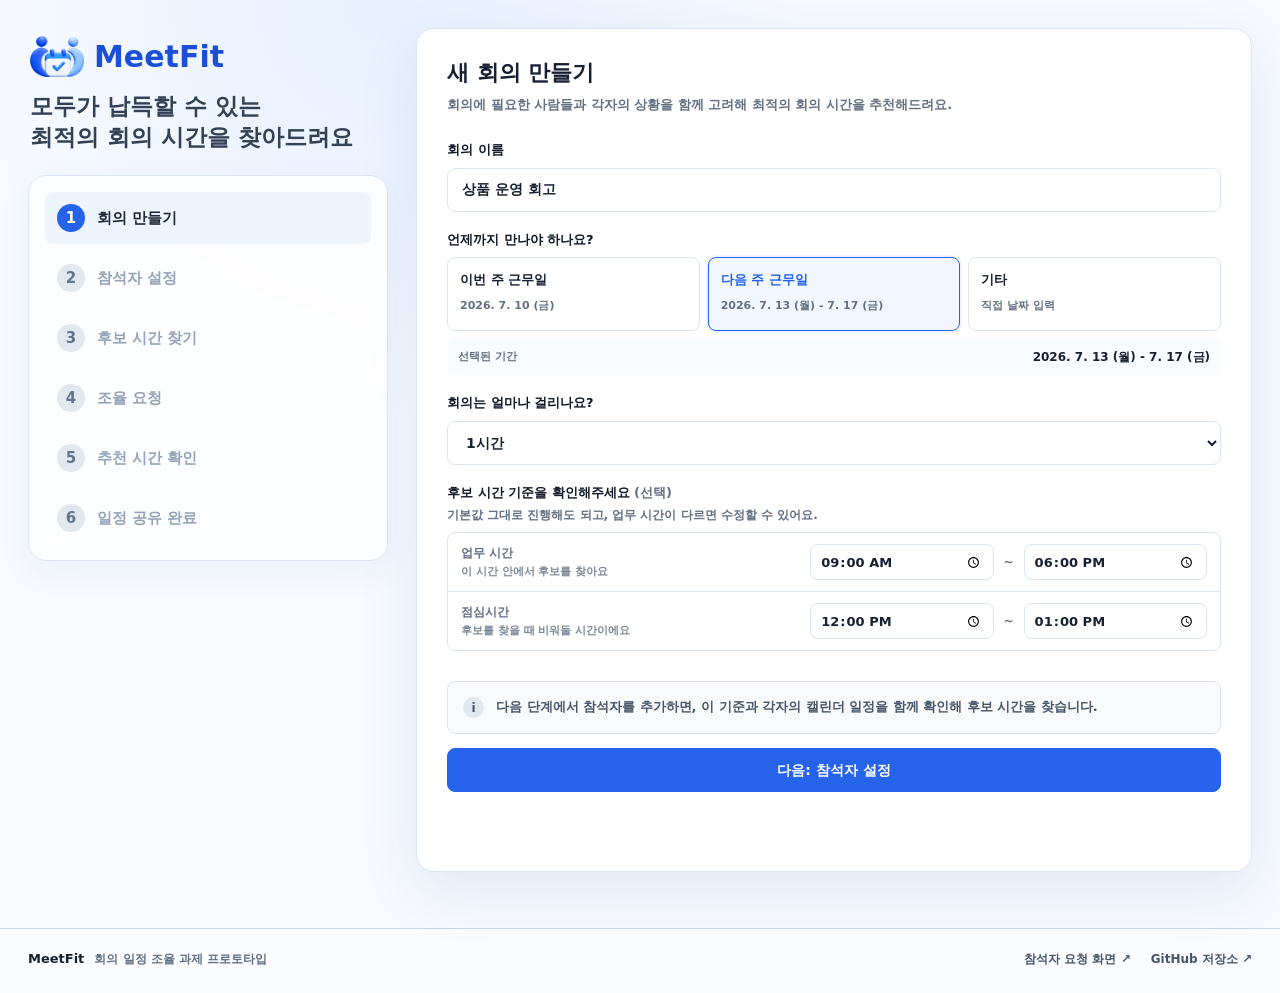
==== commit 5cdf8d8f: "css" ====
--- a/index.html
+++ b/index.html
@@ -3,7 +3,7 @@
   <head>
     <meta charset="UTF-8" />
     <meta name="viewport" content="width=device-width, initial-scale=1.0" />
-    <title>MeetFit - 6명 회의 일정 조율</title>
+    <title>MeetFit - 회의 일정 조율</title>
     <link rel="stylesheet" href="./styles.css" />
   </head>
   <body>
@@ -106,6 +106,16 @@
 
     </main>
 
+    <footer class="site-footer">
+      <div class="site-footer-inner">
+        <p><strong>MeetFit</strong><span>회의 일정 조율 과제 프로토타입</span></p>
+        <nav class="site-footer-links" aria-label="과제 참고 링크">
+          <a href="https://meet-fit-six.vercel.app/participant.html" target="_blank" rel="noreferrer">참석자 요청 화면 <span aria-hidden="true">↗</span></a>
+          <a href="https://github.com/heexohee/MeetFit" target="_blank" rel="noreferrer">GitHub 저장소 <span aria-hidden="true">↗</span></a>
+        </nav>
+      </div>
+    </footer>
+
     <script src="./mock-data.js"></script>
     <script src="./script.js"></script>
   </body>
--- a/styles.css
+++ b/styles.css
@@ -77,12 +77,65 @@
 
 .page-shell {
   display: grid;
-  grid-template-columns: 320px minmax(0, 1fr);
+  grid-template-columns: 360px minmax(0, 1fr);
   align-items: start;
   gap: 28px;
-  width: min(1880px, 100%);
+  width: min(1680px, 100%);
   margin: 0 auto;
   padding: 28px;
+}
+
+.site-footer {
+  border-top: 1px solid rgba(184, 200, 230, 0.72);
+  background: rgba(255, 255, 255, 0.52);
+}
+
+.site-footer-inner {
+  display: flex;
+  align-items: center;
+  justify-content: space-between;
+  gap: 24px;
+  width: min(1680px, 100%);
+  margin: 0 auto;
+  padding: 20px 28px 24px;
+}
+
+.site-footer p {
+  display: flex;
+  align-items: center;
+  gap: 10px;
+  margin: 0;
+  color: var(--muted);
+  font-size: 12px;
+  font-weight: 650;
+}
+
+.site-footer p strong {
+  color: var(--text);
+  font-size: 13px;
+}
+
+.site-footer-links {
+  display: flex;
+  align-items: center;
+  gap: 20px;
+}
+
+.site-footer-links a {
+  color: #475569;
+  font-size: 12px;
+  font-weight: 700;
+  text-decoration: none;
+}
+
+.site-footer-links a:hover {
+  color: var(--blue);
+}
+
+.site-footer-links a:focus-visible {
+  outline: 3px solid rgba(37, 99, 235, 0.28);
+  outline-offset: 4px;
+  border-radius: 2px;
 }
 
 .hero {
@@ -92,6 +145,7 @@
   top: 24px;
   display: grid;
   gap: 22px;
+  align-content: start;
   align-items: start;
   align-self: start;
   min-height: calc(100vh - 56px);
@@ -404,16 +458,11 @@
   padding: 34px;
 }
 
-.panel-width-sm {
-  width: min(690px, 100%);
-}
-
-.panel-width-md {
-  width: min(840px, 100%);
-}
-
+.panel-width-sm,
+.panel-width-md,
 .panel-width-lg {
   width: min(970px, 100%);
+  margin-inline: auto;
 }
 
 .attendee-layout {
@@ -864,6 +913,14 @@
 .participant-calendar-link {
   min-width: min(280px, 100%);
   margin-top: 18px;
+}
+
+.host-calendar-link {
+  display: inline-flex;
+  width: 100%;
+  min-height: 46px;
+  margin-top: 4px;
+  text-decoration: none;
 }
 
 .candidate-list,
@@ -3094,6 +3151,10 @@
   font-weight: 650;
 }
 
+.complete-subcopy {
+  margin-top: -10px !important;
+}
+
 .final-time {
   margin: 24px 0;
   padding: 24px;
@@ -3172,6 +3233,16 @@
   border: 0;
 }
 
+@media (min-width: 861px) {
+  .app-card {
+    min-height: max(610px, calc(100vh - 56px));
+  }
+
+  .screen-panel > .center-complete {
+    min-height: max(540px, calc(100vh - 112px));
+  }
+}
+
 @media (max-width: 1200px) {
   .page-shell {
     grid-template-columns: 280px minmax(0, 1fr);
@@ -3191,6 +3262,19 @@
   .page-shell {
     grid-template-columns: 1fr;
     padding: 18px;
+  }
+
+  .site-footer-inner {
+    align-items: flex-start;
+    flex-direction: column;
+    gap: 12px;
+    padding: 18px;
+  }
+
+  .site-footer p {
+    align-items: flex-start;
+    flex-direction: column;
+    gap: 2px;
   }
 
   .hero {
@@ -3559,7 +3643,26 @@
   }
 
   .time-input-pair {
-    max-width: 280px;
+    display: flex;
+    align-items: center;
+    width: 260px;
+    max-width: 100%;
+    justify-self: center;
+    gap: 10px;
+  }
+
+  .time-input-pair span {
+    display: flex;
+    flex: 0 0 18px;
+    align-items: center;
+    justify-content: center;
+    line-height: 1;
+  }
+
+  .time-input-pair .time-input {
+    flex: 0 0 calc((100% - 38px) / 2);
+    width: calc((100% - 38px) / 2);
+    max-width: calc((100% - 38px) / 2);
   }
 
 }
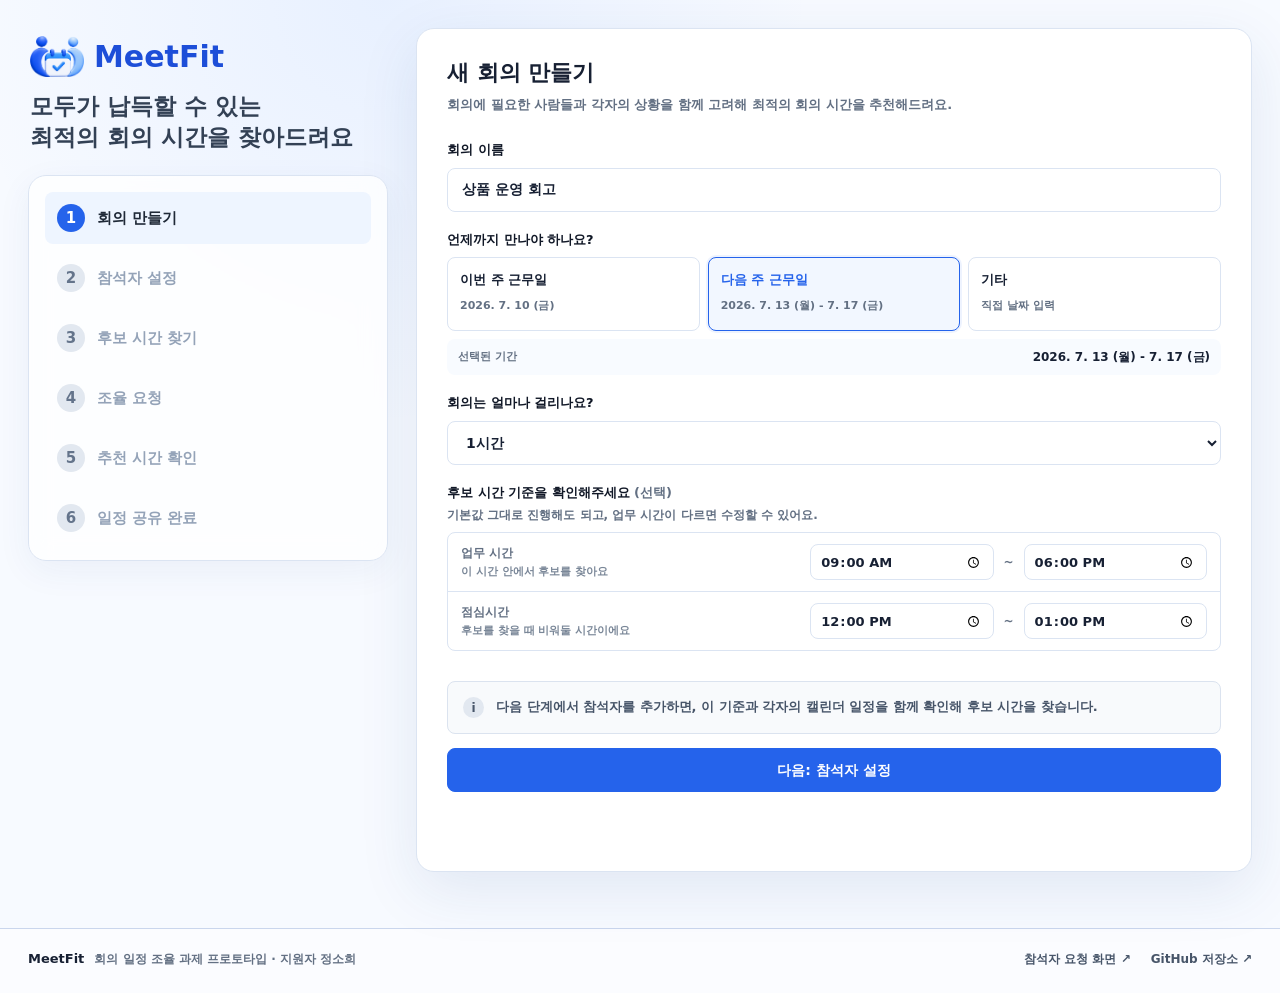
==== commit 6bb8f216: "푸터" ====
--- a/index.html
+++ b/index.html
@@ -108,7 +108,7 @@
 
     <footer class="site-footer">
       <div class="site-footer-inner">
-        <p><strong>MeetFit</strong><span>회의 일정 조율 과제 프로토타입</span></p>
+        <p><strong>MeetFit</strong><span>회의 일정 조율 과제 프로토타입 · 지원자 정소희</span></p>
         <nav class="site-footer-links" aria-label="과제 참고 링크">
           <a href="https://meet-fit-six.vercel.app/participant.html" target="_blank" rel="noreferrer">참석자 요청 화면 <span aria-hidden="true">↗</span></a>
           <a href="https://github.com/heexohee/MeetFit" target="_blank" rel="noreferrer">GitHub 저장소 <span aria-hidden="true">↗</span></a>
--- a/styles.css
+++ b/styles.css
@@ -100,6 +100,10 @@
   padding: 20px 28px 24px;
 }
 
+.participant-page .site-footer-inner {
+  width: min(980px, 100%);
+}
+
 .site-footer p {
   display: flex;
   align-items: center;
@@ -3648,21 +3652,21 @@
     width: 260px;
     max-width: 100%;
     justify-self: center;
-    gap: 10px;
+    gap: 4px;
   }
 
   .time-input-pair span {
     display: flex;
-    flex: 0 0 18px;
+    flex: 0 0 12px;
     align-items: center;
     justify-content: center;
     line-height: 1;
   }
 
   .time-input-pair .time-input {
-    flex: 0 0 calc((100% - 38px) / 2);
-    width: calc((100% - 38px) / 2);
-    max-width: calc((100% - 38px) / 2);
+    flex: 0 0 calc((100% - 20px) / 2);
+    width: calc((100% - 20px) / 2);
+    max-width: calc((100% - 20px) / 2);
   }
 
 }
